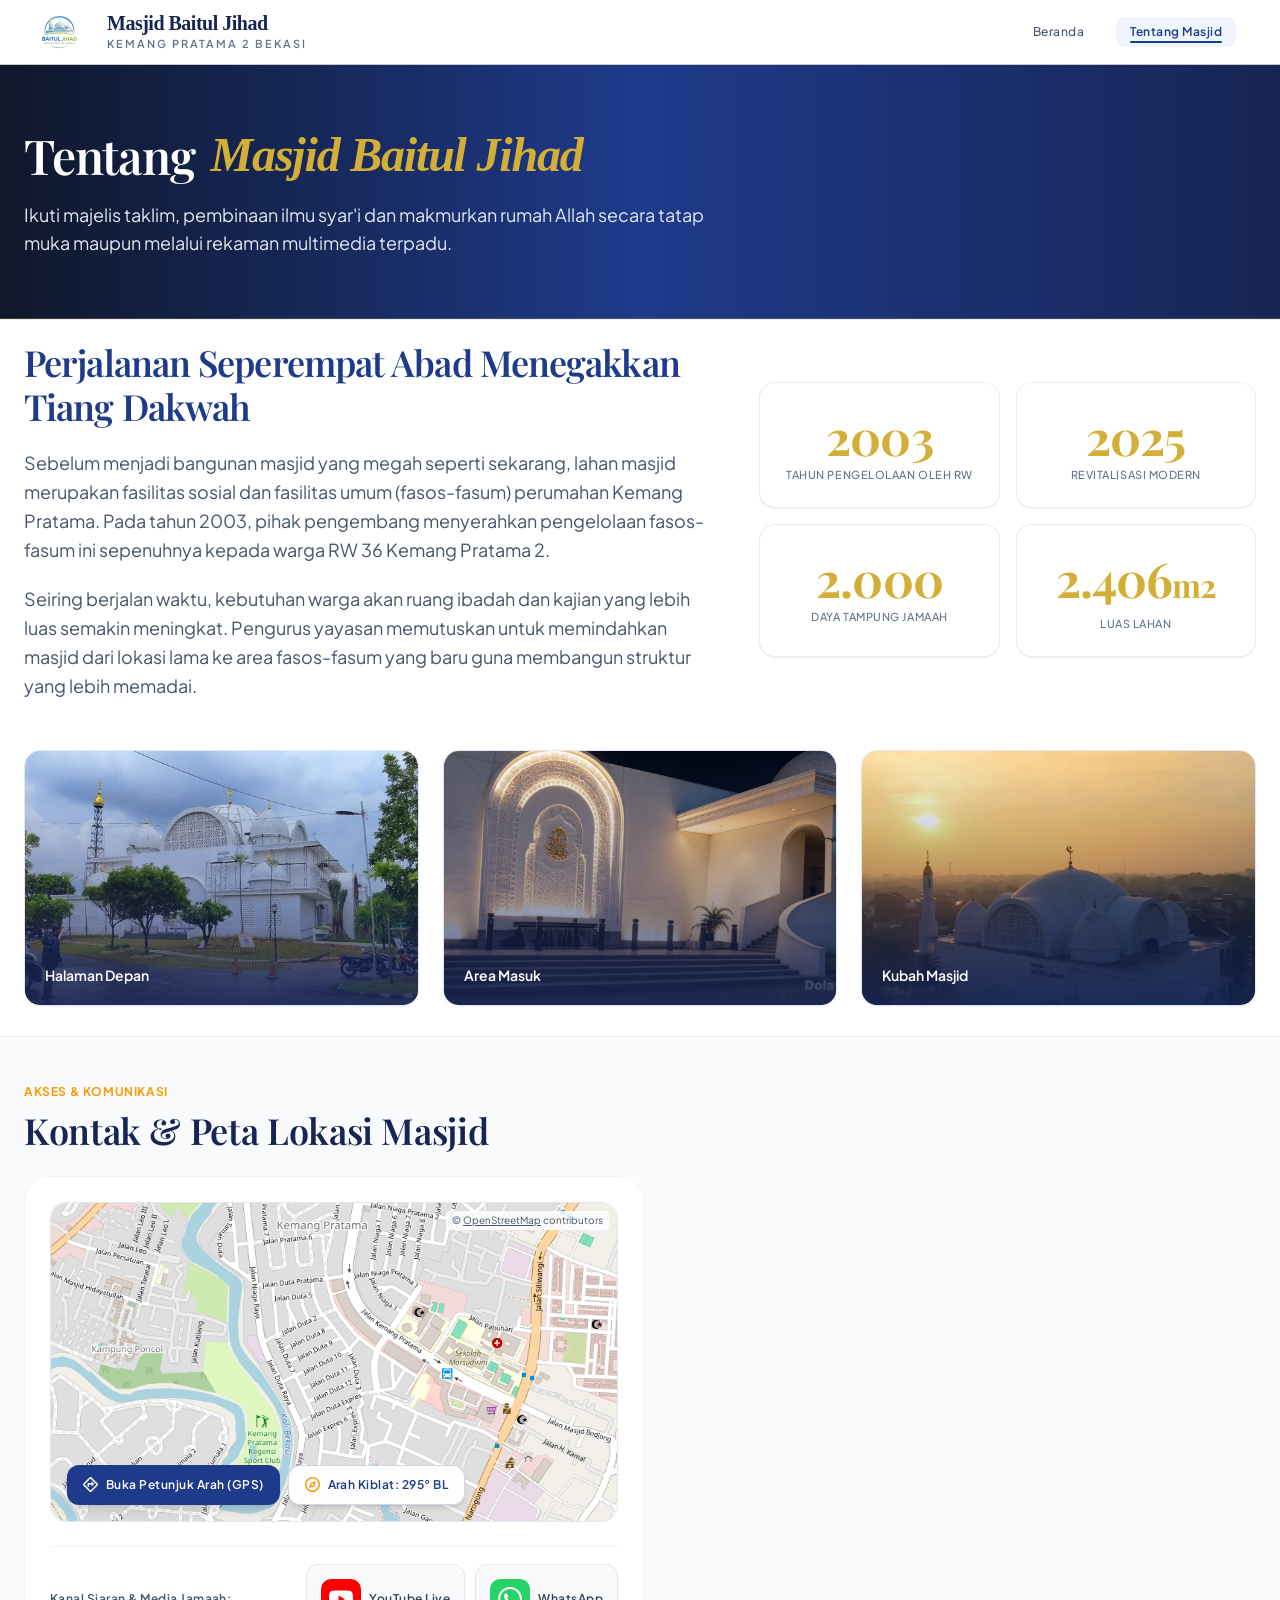
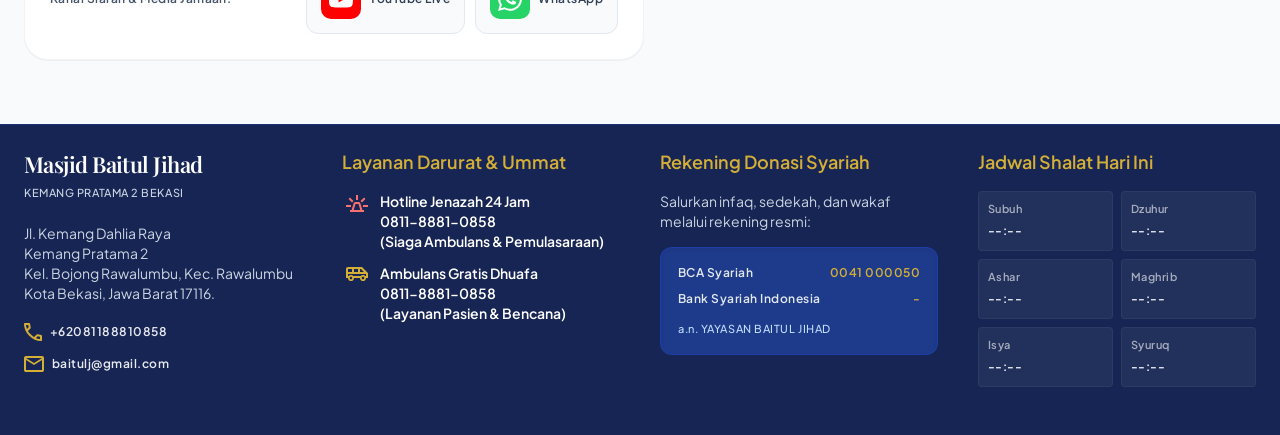
==== tentang.html @ f1023085 "Initial commit Co-Authored-By: Claude Sonnet 5.5 <noreply@anthropic.com>" ====
<!DOCTYPE html>
<html lang="id">
<head>
  <meta charset="UTF-8">
  <meta name="viewport" content="width=device-width, initial-scale=1">
  <title>Tentang Masjid — Masjid Baitul Jihad</title>
  <link rel="preconnect" href="https://fonts.googleapis.com">
  <link rel="preconnect" href="https://fonts.gstatic.com" crossorigin>
  <link href="https://fonts.googleapis.com/css2?family=Playfair+Display:wght@500;600;700&family=Plus+Jakarta+Sans:wght@400;500;600;700&display=swap" rel="stylesheet">
  <link rel="stylesheet" href="css/style.css">
</head>
<body class="about-bg">
  <header class="site-header">
    <div class="container">
      <a href="index.html" class="brand">
        <img src="assets/images/logo.png" alt="Logo Masjid Baitul Jihad">
        <div>
          <div class="brand-name">Masjid Baitul Jihad</div>
          <div class="brand-sub">Kemang Pratama 2 Bekasi</div>
        </div>
      </a>
      <nav class="nav">
        <a href="index.html">Beranda</a>
        <a href="tentang.html" class="active">Tentang Masjid</a>
      </nav>
    </div>
  </header>

  <section class="page-banner">
    <div class="inner">
      <h1>Tentang <span class="title-italic">Masjid Baitul Jihad</span></h1>
      <p>Ikuti majelis taklim, pembinaan ilmu syar'i dan makmurkan rumah Allah secara tatap muka maupun melalui rekaman multimedia terpadu.</p>
    </div>
  </section>

  <main>
    <section class="profile">
      <div class="inner">
        <div class="profile-split">
          <div>
            <h2>Perjalanan Seperempat Abad Menegakkan Tiang Dakwah</h2>
            <p>Sebelum menjadi bangunan masjid yang megah seperti sekarang, lahan masjid merupakan fasilitas sosial dan fasilitas umum (fasos-fasum) perumahan Kemang Pratama. Pada tahun 2003, pihak pengembang menyerahkan pengelolaan fasos-fasum ini sepenuhnya kepada warga RW 36 Kemang Pratama 2.</p>
            <p>Seiring berjalan waktu, kebutuhan warga akan ruang ibadah dan kajian yang lebih luas semakin meningkat. Pengurus yayasan memutuskan untuk memindahkan masjid dari lokasi lama ke area fasos-fasum yang baru guna membangun struktur yang lebih memadai.</p>
          </div>
          <div class="milestones">
            <div class="milestone"><b>2003</b><span>Tahun pengelolaan oleh RW</span></div>
            <div class="milestone"><b>2025</b><span>Revitalisasi Modern</span></div>
            <div class="milestone"><b>2.000</b><span>Daya Tampung Jamaah</span></div>
            <div class="milestone"><b>2.406<small>m2</small></b><span>Luas Lahan</span></div>
          </div>
        </div>

        <div class="history">
          <figure class="photo">
            <img src="assets/images/history-1.jpg" alt="Halaman Depan">
            <figcaption class="photo-caption"><strong>Halaman Depan</strong></figcaption>
          </figure>
          <figure class="photo">
            <img src="assets/images/history-2.png" alt="Area Masuk">
            <figcaption class="photo-caption"><strong>Area Masuk</strong></figcaption>
          </figure>
          <figure class="photo">
            <img src="assets/images/history-3.jpg" alt="Kubah Masjid">
            <figcaption class="photo-caption"><strong>Kubah Masjid</strong></figcaption>
          </figure>
        </div>
      </div>
    </section>

    <section class="contact">
      <div class="section-head">
        <span class="eyebrow">Akses &amp; Komunikasi</span>
        <h2>Kontak &amp; Peta Lokasi Masjid</h2>
      </div>
      <div class="contact-card">
        <div class="map">
          <img src="assets/images/map-bekasi.png" alt="Peta Kemang Pratama 2, Bekasi">
          <span class="map-attrib">© <a href="https://www.openstreetmap.org/copyright" target="_blank" rel="noopener">OpenStreetMap</a> contributors</span>
          <div class="map-actions">
            <a class="map-btn primary" href="https://www.google.com/maps/search/?api=1&amp;query=Masjid+Baitul+Jihad+Kemang+Pratama+2+Bekasi" target="_blank" rel="noopener"><img src="assets/icons/directions.svg" alt="">Buka Petunjuk Arah (GPS)</a>
            <span class="map-btn secondary"><img src="assets/icons/compass.svg" alt="">Arah Kiblat: 295° BL</span>
          </div>
        </div>
        <div class="socials">
          <span>Kanal Siaran &amp; Media Jamaah:</span>
          <div class="social-links">
            <a class="social-link" href="https://www.youtube.com/@Baitulj" target="_blank" rel="noopener"><span class="social-icon" style="background:#ff0000"><img src="assets/icons/youtube.svg" alt=""></span>YouTube Live</a>
            <a class="social-link" href="https://wa.me/6281188810858" target="_blank" rel="noopener"><span class="social-icon" style="background:#25d366"><img src="assets/icons/whatsapp.svg" alt=""></span>WhatsApp</a>
          </div>
        </div>
      </div>
    </section>
  </main>

  <footer class="site-footer">
    <div class="footer-grid">
      <div class="footer-col">
        <div class="footer-brand"><strong>Masjid Baitul Jihad</strong><span>Kemang Pratama 2 Bekasi</span></div>
        <p class="footer-addr">Jl. Kemang Dahlia Raya<br>Kemang Pratama 2<br>Kel. Bojong Rawalumbu, Kec. Rawalumbu<br>Kota Bekasi, Jawa Barat 17116.</p>
        <div class="footer-contact">
          <div><img src="assets/icons/phone.svg" width="18" height="18" alt="">+62081188810858</div>
          <div><img src="assets/icons/mail.svg" width="20" height="16" alt="">baitulj@gmail.com</div>
        </div>
      </div>
      <div class="footer-col">
        <h4>Layanan Darurat &amp; Ummat</h4>
        <div>
          <div class="service"><img src="assets/icons/hotline.svg" alt=""><div>Hotline Jenazah 24 Jam<br>0811-8881-0858<br>(Siaga Ambulans &amp; Pemulasaraan)</div></div>
          <div class="service"><img src="assets/icons/ambulance.svg" alt=""><div>Ambulans Gratis Dhuafa<br>0811-8881-0858<br>(Layanan Pasien &amp; Bencana)</div></div>
        </div>
      </div>
      <div class="footer-col">
        <h4>Rekening Donasi Syariah</h4>
        <p>Salurkan infaq, sedekah, dan wakaf<br>melalui rekening resmi:</p>
        <div class="bank-card">
          <div class="bank-row"><span>BCA Syariah</span><b>0041 000050</b></div>
          <div class="bank-row"><span>Bank Syariah Indonesia</span><b>-</b></div>
          <div class="bank-owner">a.n. YAYASAN BAITUL JIHAD</div>
        </div>
      </div>
      <div class="footer-col">
        <h4>Jadwal Shalat Hari Ini</h4>
        <div class="mini-times">
          <div class="mini-time" data-mini="subuh" data-label="Subuh"><small>Subuh</small><span>--:--</span></div>
          <div class="mini-time" data-mini="dzuhur" data-label="Dzuhur"><small>Dzuhur</small><span>--:--</span></div>
          <div class="mini-time" data-mini="ashar" data-label="Ashar"><small>Ashar</small><span>--:--</span></div>
          <div class="mini-time" data-mini="maghrib" data-label="Maghrib"><small>Maghrib</small><span>--:--</span></div>
          <div class="mini-time" data-mini="isya" data-label="Isya"><small>Isya</small><span>--:--</span></div>
          <div class="mini-time" data-mini="terbit" data-label="Syuruq"><small>Syuruq</small><span>--:--</span></div>
        </div>
      </div>
    </div>
  </footer>

  <script src="js/main.js"></script>
</body>
</html>
---- css/style.css ----
:root {
  --navy-950: #172554;
  --navy-900: #1e3a8a;
  --navy-800: #1e40af;
  --gold: #d4af37;
  --slate-50: #f8fafc;
  --slate-100: #f1f5f9;
  --slate-200: #e2e8f0;
  --slate-300: #cbd5e1;
  --slate-500: #64748b;
  --slate-600: #475569;
  --slate-700: #334155;
  --serif: "Playfair Display", Georgia, serif;
  --sans: "Plus Jakarta Sans", system-ui, sans-serif;
}

*, *::before, *::after { box-sizing: border-box; margin: 0; padding: 0; }
html { scroll-behavior: smooth; -webkit-text-size-adjust: 100%; text-size-adjust: 100%; }
body { font-family: var(--sans); color: var(--slate-600); background: #fff; line-height: 1.5; -webkit-font-smoothing: antialiased; }
img { display: block; max-width: 100%; }
a { color: inherit; text-decoration: none; }
.container { max-width: 1280px; margin: 0 auto; padding: 0 24px; }
.eyebrow { font-size: 11px; font-weight: 700; letter-spacing: .55px; text-transform: uppercase; color: var(--gold); }
.title-italic { font-family: "Liberation Serif", "Times New Roman", serif; font-style: italic; font-weight: 700; color: var(--gold); }

/* Header */
.site-header { position: sticky; top: 0; z-index: 50; background: rgba(255,255,255,.95); backdrop-filter: blur(6px); border-bottom: 1px solid #c7c7cc; box-shadow: 0 1px 2px rgba(0,0,0,.05); }
.site-header .container { height: 64px; display: flex; align-items: center; justify-content: space-between; }
.brand { display: flex; align-items: center; gap: 12px; }
.brand img { height: 40px; width: auto; }
.brand-name { font-family: "Liberation Serif", "Times New Roman", serif; font-weight: 700; font-size: 20px; letter-spacing: -.5px; color: var(--navy-950); line-height: 25px; }
.brand-sub { font-size: 11px; font-weight: 600; letter-spacing: 1.98px; text-transform: uppercase; color: var(--slate-500); line-height: 16.5px; }
.nav { display: flex; align-items: center; gap: 20px; padding: 0 20px; }
.nav a { position: relative; padding: 6px 12px; border-radius: 8px; font-size: 12px; font-weight: 500; letter-spacing: .48px; color: var(--slate-600); transition: background .2s; }
.nav a:hover { background: var(--slate-100); }
.nav a.active { background: #eff6ff; color: var(--navy-900); font-weight: 600; padding: 6px 14px; }
.nav a.active::after { content: ""; position: absolute; left: 14px; right: 14px; bottom: 4px; height: 2px; border-radius: 9999px; background: var(--navy-900); }

/* Hero */
.hero { position: relative; background: var(--navy-950); overflow: hidden; }
.hero-img { position: absolute; top: 0; bottom: 0; right: 0; width: 60%; }
.hero-img img { width: 100%; height: 100%; object-fit: cover; object-position: right center; }
.hero-img::after { content: ""; position: absolute; inset: 0; background: linear-gradient(90deg, var(--navy-950) 5.6%, rgba(23,37,84,.7) 36.6%, rgba(23,37,84,0) 74.8%); }
.hero-content { position: relative; padding: 40px 24px 80px 40px; max-width: 1280px; margin: 0 auto; }
.hero h1, .page-banner h1 { font-family: var(--serif); font-weight: 600; font-size: 48px; line-height: 60px; letter-spacing: -1.2px; color: #fff; }
.hero h1 .title-italic, .page-banner h1 .title-italic { display: block; }
.hero p { margin-top: 24px; max-width: 672px; font-size: 18px; line-height: 29.25px; color: var(--slate-200); }

/* Prayer card */
.prayer-wrap { position: relative; padding: 0 24px; margin-top: -40px; z-index: 5; }
.prayer-card { max-width: 1232px; margin: 0 auto; background: #fff; border: 1px solid var(--slate-100); border-radius: 16px; padding: 33px; box-shadow: 0 20px 25px -5px rgba(0,0,0,.1), 0 8px 10px -6px rgba(0,0,0,.1); }
.prayer-head { display: flex; justify-content: space-between; align-items: center; gap: 16px; padding-bottom: 24px; flex-wrap: wrap; }
.prayer-head h2 { display: flex; align-items: center; gap: 8px; font-family: var(--serif); font-weight: 600; font-size: 22px; line-height: 30px; color: var(--navy-950); }
.prayer-head h2 img { width: 21px; height: 20px; }
.prayer-head p { font-size: 14px; line-height: 20px; color: var(--slate-500); margin-top: 2px; }
.city-chip { display: flex; align-items: center; gap: 8px; background: #eff6ff; border: 1px solid #bfdbfe; border-radius: 8px; padding: 7px 15px; font-size: 12px; font-weight: 600; letter-spacing: .48px; color: var(--navy-900); }
.city-chip img { width: 16px; height: 20px; }
.next-bar { position: relative; overflow: hidden; display: flex; justify-content: space-between; align-items: center; gap: 16px; flex-wrap: wrap; padding: 21px; border: 1px solid var(--navy-800); border-radius: 12px; background: linear-gradient(90deg, var(--navy-950), var(--navy-900) 50%, var(--navy-950)); box-shadow: 0 10px 15px -3px rgba(0,0,0,.1), 0 4px 6px -4px rgba(0,0,0,.1); }
.next-bar .mosaic { position: absolute; inset: 0; opacity: .1; }
.next-bar .mosaic img { width: 100%; height: 100%; object-fit: cover; }
.next-info { position: relative; display: flex; align-items: center; gap: 16px; }
.next-icon { flex: none; width: 48px; height: 48px; background: var(--gold); border-radius: 12px; display: grid; place-items: center; box-shadow: 0 1px 1px rgba(0,0,0,.05); }
.next-icon img { width: 20px; height: 20px; }
.next-label { display: flex; align-items: center; gap: 8px; }
.next-label .eyebrow { font-weight: 700; }
.pill { background: rgba(255,255,255,.1); border: 1px solid rgba(255,255,255,.2); border-radius: 9999px; padding: 3px 9px; font-size: 11px; font-weight: 600; letter-spacing: .55px; color: #fff; }
.next-line { display: flex; align-items: center; flex-wrap: wrap; gap: 4px 12px; }
.next-name { font-size: 20px; font-weight: 600; line-height: 28px; color: #fff; }
.countdown { position: relative; display: flex; align-items: center; gap: 12px; padding: 11px 21px; background: rgba(0,0,0,.25); backdrop-filter: blur(4px); border: 1px solid rgba(255,255,255,.1); border-radius: 12px; }
.cd-unit { display: flex; flex-direction: column; align-items: center; min-width: 32px; }
.cd-num { font-family: var(--serif); font-weight: 700; font-size: 22px; line-height: 30px; color: var(--gold); }
.cd-label { font-size: 11px; font-weight: 500; letter-spacing: .55px; color: var(--slate-300); line-height: 14px; }
.cd-sep { font-family: var(--serif); font-weight: 500; font-size: 22px; color: var(--gold); line-height: 30px; align-self: flex-start; padding-top: 0; }
.timetable { display: flex; gap: 16px; padding-top: 30px; }
.slot { position: relative; flex: 1; display: flex; flex-direction: column; align-items: center; justify-content: center; background: var(--slate-50); border: 1px solid var(--slate-100); border-radius: 12px; padding: 21px 17px; }
.slot-name { font-size: 11px; font-weight: 500; letter-spacing: .55px; text-transform: uppercase; color: var(--slate-500); line-height: 14px; }
.slot-time { margin-top: 4px; font-size: 20px; font-weight: 700; line-height: 28px; color: var(--navy-950); }
.slot.active { background: var(--navy-900); border: 2px solid var(--gold); padding: 18px; box-shadow: 0 10px 15px -3px rgba(0,0,0,.1), 0 4px 6px -4px rgba(0,0,0,.1); }
.slot.active .slot-name { color: #fcd34d; font-weight: 700; }
.slot.active .slot-time { font-family: var(--serif); font-size: 22px; line-height: 30px; color: #fff; }
.slot-badge { display: none; position: absolute; top: -10px; left: 50%; transform: translateX(-50%); background: var(--gold); color: var(--navy-950); font-size: 11px; font-weight: 700; letter-spacing: .55px; padding: 2px 10px; border-radius: 9999px; white-space: nowrap; }
.slot.active .slot-badge { display: block; }

/* Kajian */
.kajian { display: flex; gap: 20px; padding: 48px 24px 20px; max-width: 1280px; margin: 0 auto; }
.kajian-card { flex: 1; min-width: 0; display: flex; flex-direction: column; justify-content: space-between; background: #fff; border: 1px solid var(--slate-100); border-radius: 16px; padding: 25px; box-shadow: 0 1px 1px rgba(0,0,0,.05); }
.kajian-card h3 { font-size: 20px; font-weight: 600; line-height: 28px; color: var(--navy-950); padding-bottom: 16px; }
.kajian-body { display: grid; grid-template-columns: 5fr 7fr; gap: 20px; min-height: 176px; }
.video-thumb { position: relative; height: 176px; border-radius: 12px; overflow: hidden; box-shadow: 0 1px 2px rgba(0,0,0,.05); cursor: pointer; }
.video-thumb img { width: 100%; height: 100%; object-fit: cover; transition: transform .4s; }
.video-thumb:hover img { transform: scale(1.05); }
.video-overlay { position: absolute; inset: 0; background: rgba(23,37,84,.2); display: grid; place-items: center; }
.play-btn { width: 48px; height: 48px; border-radius: 9999px; background: var(--gold); display: grid; place-items: center; box-shadow: 0 10px 15px -3px rgba(0,0,0,.1), 0 4px 6px -4px rgba(0,0,0,.1); transition: transform .2s; }
.video-thumb:hover .play-btn { transform: scale(1.1); }
.play-btn img { width: 11px; height: 14px; }
.duration { position: absolute; right: 8px; bottom: 8px; background: rgba(0,0,0,.7); color: #fff; font-size: 11px; font-weight: 500; letter-spacing: .55px; padding: 2px 8px; border-radius: 4px; }
.kajian-text { display: flex; flex-direction: column; justify-content: center; gap: 14px; padding: 26px 0; }
.kajian-tag { display: flex; align-items: flex-end; gap: 8px; }
.kajian-tag img { width: 22px; height: 19.5px; }
.kajian-tag span { font-size: 11px; font-weight: 700; letter-spacing: .55px; color: var(--gold); line-height: 14px; }
.kajian-text h4 { font-size: 18px; font-weight: 600; line-height: 24.75px; color: var(--navy-950); }
.kajian-text p { font-size: 14px; line-height: 20px; color: var(--slate-600); }

/* Gallery */
.section { max-width: 1280px; margin: 0 auto; padding: 24px; }
.section-head { margin-bottom: 32px; }
.section-head .eyebrow { display: block; padding-top: 6px; margin-bottom: 7px; }
.section-head h2 { font-family: var(--serif); font-weight: 600; font-size: 36px; line-height: 44px; letter-spacing: -.36px; color: var(--navy-950); }
.gallery { display: grid; grid-template-columns: repeat(4, 1fr); gap: 16px; }
.photo { position: relative; height: 256px; border: 1px solid var(--slate-100); border-radius: 12px; overflow: hidden; box-shadow: 0 1px 2px rgba(0,0,0,.05); }
.photo img { width: 100%; height: 100%; object-fit: cover; transition: transform .5s; }
.photo:hover img { transform: scale(1.06); }
.photo-caption { position: absolute; inset: 0; display: flex; flex-direction: column; justify-content: flex-end; padding: 16px; background: linear-gradient(to top, rgba(23,37,84,.9), rgba(23,37,84,.3) 50%, rgba(23,37,84,0)); }
.photo-caption strong { font-size: 16px; font-weight: 600; line-height: 24px; color: #fff; }
.photo-caption span { font-size: 11px; font-weight: 500; letter-spacing: .55px; line-height: 14px; color: #fde68a; }

/* Footer */
.site-footer { background: var(--navy-950); border-top: 1px solid rgba(30,58,138,.6); margin-top: 24px; }
.footer-grid { display: flex; gap: 40px; padding: 24px 24px 48px; max-width: 1280px; margin: 0 auto; }
.footer-col { flex: 1; display: flex; flex-direction: column; gap: 16px; min-width: 0; }
.footer-col:first-child { flex: 0 0 278px; gap: 20px; }
.footer-brand strong { display: block; font-family: var(--serif); font-weight: 600; font-size: 22px; line-height: 30px; letter-spacing: -.55px; color: #fff; }
.footer-brand span { font-size: 11px; font-weight: 500; letter-spacing: .55px; text-transform: uppercase; color: var(--slate-300); }
.footer-addr { font-size: 14px; line-height: 22.75px; color: var(--slate-300); }
.footer-contact { display: flex; flex-direction: column; gap: 14px; }
.footer-contact div { display: flex; align-items: center; gap: 8px; font-size: 12px; font-weight: 600; letter-spacing: .48px; color: rgba(255,255,255,.9); }
.footer-col h4 { font-size: 18px; font-weight: 600; line-height: 26px; color: var(--gold); }
.footer-col > p { font-size: 14px; line-height: 20px; color: var(--slate-300); }
.service { display: flex; gap: 8px; font-size: 14px; font-weight: 600; line-height: 20px; color: #fff; }
.service + .service { margin-top: 12px; }
.service img { flex: none; width: 30px; height: auto; align-self: flex-start; }
.bank-card { background: var(--navy-900); border: 1px solid rgba(30,64,175,.8); border-radius: 12px; padding: 17px; display: flex; flex-direction: column; gap: 10px; box-shadow: inset 0 2px 4px rgba(0,0,0,.05); }
.bank-row { display: flex; justify-content: space-between; font-size: 12px; font-weight: 600; letter-spacing: .48px; color: var(--slate-200); line-height: 16px; }
.bank-row b { color: var(--gold); font-weight: 600; }
.bank-owner { padding-top: 4px; font-size: 11px; font-weight: 500; letter-spacing: .55px; color: #bfdbfe; }
.mini-times { display: grid; grid-template-columns: 1fr 1fr; gap: 8px; }
.mini-time { background: rgba(255,255,255,.05); border: 1px solid rgba(255,255,255,.05); border-radius: 4px; padding: 9px; }
.mini-time small { display: block; font-size: 11px; font-weight: 600; letter-spacing: .48px; color: rgba(255,255,255,.6); line-height: 16px; }
.mini-time span { font-size: 12px; font-weight: 600; letter-spacing: .48px; color: #fff; line-height: 16px; }
.mini-time.active { background: var(--navy-900); border-color: var(--gold); }
.mini-time.active small { color: var(--gold); }
.mini-time.active span { font-weight: 700; }

/* About page */
.page-banner { background: linear-gradient(90deg, #0f172a, var(--navy-900) 50%, var(--navy-950)); border-bottom: 1px solid rgba(251,191,36,.2); padding: 60px 24px 61px; }
.page-banner .inner { max-width: 1232px; margin: 0 auto; }
.page-banner h1 { display: flex; flex-wrap: wrap; gap: 0 16px; }
.page-banner h1 .title-italic { display: inline; }
.page-banner p { margin-top: 15.5px; max-width: 700px; font-size: 18px; line-height: 28px; color: var(--slate-200); }
.about-bg { background: var(--slate-50); }
.profile { background: #fff; border-top: 1px solid rgba(226,232,240,.7); border-bottom: 1px solid rgba(226,232,240,.7); }
.profile .inner { max-width: 1280px; margin: 0 auto; padding: 0 24px 30px; }
.profile-split { display: grid; grid-template-columns: minmax(0, 7fr) minmax(0, 5fr); gap: 40px; padding: 20px 0; align-items: center; }
.profile-split h2 { font-family: var(--serif); font-weight: 600; font-size: 36px; line-height: 44px; letter-spacing: -.9px; color: var(--navy-900); margin-bottom: 20px; }
.profile-split p { font-size: 18px; line-height: 29px; color: var(--slate-600); }
.profile-split p + p { margin-top: 20px; }
.milestones { display: grid; grid-template-columns: 1fr 1fr; gap: 16px; }
.milestone { background: #fff; border: 1px solid rgba(226,232,240,.8); border-radius: 16px; padding: 25px; text-align: center; box-shadow: 0 1px 1px rgba(0,0,0,.05); }
.milestone b { display: block; font-family: var(--serif); font-weight: 700; font-size: 48px; line-height: 56px; letter-spacing: -.96px; color: var(--gold); }
.milestone b small { font-size: 32px; }
.milestone span { margin-top: 4px; display: block; font-size: 11px; font-weight: 500; letter-spacing: .55px; text-transform: uppercase; color: var(--slate-500); line-height: 14px; }
.history { display: grid; grid-template-columns: repeat(3, 1fr); gap: 24px; margin-top: 30px; }
.history .photo { border: 1px solid var(--slate-200); border-radius: 16px; }
.history .photo-caption { padding: 20px; }
.history .photo-caption strong { font-size: 14px; line-height: 20px; }
.contact { max-width: 1280px; margin: 0 auto; padding: 40px 24px; }
.contact .section-head { margin-bottom: 24px; }
.contact .section-head .eyebrow { color: #f59e0b; font-size: 12px; letter-spacing: .6px; }
.contact-card { width: 100%; max-width: 620px; background: #fff; border: 1px solid var(--slate-100); border-radius: 24px; padding: 25px; display: flex; flex-direction: column; gap: 24px; box-shadow: 0 1px 1px rgba(0,0,0,.05); }
.map { position: relative; height: 320px; border: 1px solid var(--slate-200); border-radius: 16px; overflow: hidden; }
.map > img { width: 100%; height: 100%; object-fit: cover; }
.map-actions { position: absolute; left: 16px; right: 16px; bottom: 16px; display: flex; gap: 8px; flex-wrap: wrap; }
.map-btn { display: flex; align-items: center; gap: 8px; padding: 10px 16px; border-radius: 12px; font-size: 12px; font-weight: 600; letter-spacing: .48px; transition: transform .2s; }
.map-btn:hover { transform: translateY(-1px); }
.map-btn img { width: 15px; height: 15px; }
.map-btn.primary { background: var(--navy-900); color: #fff; box-shadow: 0 10px 15px -3px rgba(0,0,0,.1), 0 4px 6px -4px rgba(0,0,0,.1); }
.map-btn.secondary { background: rgba(255,255,255,.95); backdrop-filter: blur(4px); color: var(--navy-900); border: 1px solid rgba(30,58,138,.2); box-shadow: 0 4px 6px -1px rgba(0,0,0,.1), 0 2px 4px -2px rgba(0,0,0,.1); }
.socials { display: flex; justify-content: space-between; align-items: center; flex-wrap: wrap; gap: 12px; border-top: 1px solid var(--slate-100); padding-top: 17px; }
.socials > span { font-size: 12px; font-weight: 600; letter-spacing: .48px; color: var(--slate-600); }
.social-links { display: flex; gap: 10px; }
.social-link { display: flex; align-items: center; gap: 8px; height: 70px; padding: 8px 14px; background: var(--slate-50); border: 1px solid var(--slate-200); border-radius: 12px; font-size: 12px; font-weight: 600; letter-spacing: .48px; color: var(--slate-700); transition: border-color .2s; }
.social-link:hover { border-color: var(--navy-900); }
.social-icon { width: 40px; height: 40px; border-radius: 10px; display: grid; place-items: center; }
.social-icon img { width: 24px; height: 24px; }

/* Responsive */
@media (max-width: 1024px) {
  .timetable { flex-wrap: wrap; }
  .slot { flex: 1 1 140px; }
  .gallery { grid-template-columns: repeat(2, 1fr); }
  .kajian { flex-direction: column; }
  .footer-grid { flex-wrap: wrap; }
  .footer-col, .footer-col:first-child { flex: 1 1 280px; }
  .profile-split { grid-template-columns: minmax(0, 1fr); }
}
@media (max-width: 720px) {
  .site-header .container { height: auto; flex-wrap: wrap; padding-bottom: 10px; }
  .brand { padding: 12px 0 8px; }
  .nav { width: 100%; gap: 8px; padding: 8px 0 0; border-top: 1px solid var(--slate-100); }
  .nav a, .nav a.active { flex: 1; text-align: center; padding: 8px 12px; }
  .nav a.active::after { left: 22%; right: 22%; bottom: 3px; }
  .brand-sub { letter-spacing: 1px; }
  .hero h1, .page-banner h1 { font-size: 34px; line-height: 44px; }
  .hero-content { padding: 32px 24px 72px; }
  .hero-img { width: 100%; opacity: .5; }
  .kajian-body { grid-template-columns: 1fr; }
  .kajian-text { padding: 0; }
  .gallery, .history { grid-template-columns: 1fr; }
  .section-head h2, .profile-split h2 { font-size: 28px; line-height: 36px; }
  .prayer-card { padding: 20px; }
  .next-bar { flex-direction: column; align-items: stretch; }
  .next-line { flex-direction: column; align-items: flex-start; gap: 8px; }
  .next-name { font-size: 18px; line-height: 26px; }
  .countdown { justify-content: center; }
  .slot { flex: 1 1 40%; }
  .milestones { grid-template-columns: 1fr; }
  .profile-split p { font-size: 16px; line-height: 26px; }
  .footer-grid { padding-bottom: 32px; }
}

/* Prayer card states & source note */
.prayer-source { margin-top: 28px; border-top: 1px solid var(--slate-100); font-size: 14px; line-height: 15px; font-weight: 500; letter-spacing: .2px; color: var(--slate-500); }
.prayer-source a { color: var(--navy-900); text-decoration: underline; text-underline-offset: 2px; }
.prayer-source a:hover { color: var(--navy-800); }
.prayer-error { display: none; flex-direction: column; align-items: center; text-align: center; gap: 8px; padding: 24px 16px 8px; }
.prayer-error img { width: 200px; height: auto; }
.prayer-error h3 { font-family: var(--serif); font-weight: 600; font-size: 22px; line-height: 30px; color: var(--navy-950); margin-top: 8px; }
.prayer-error p { max-width: 460px; font-size: 14px; line-height: 20px; color: var(--slate-500); }
.retry-btn { margin-top: 8px; padding: 9px 20px; border: 0; border-radius: 8px; background: var(--navy-900); color: #fff; font: 600 12px/16px var(--sans); letter-spacing: .48px; cursor: pointer; transition: background .2s; }
.retry-btn:hover { background: var(--navy-800); }
#prayer-card[data-state="error"] .prayer-error { display: flex; }
#prayer-card[data-state="error"] .next-bar,
#prayer-card[data-state="error"] .timetable { display: none; }
#prayer-card[data-state="loading"] .next-bar,
#prayer-card[data-state="loading"] .timetable { opacity: .5; }

/* YouTube cards */
.kajian-card h3 { display: flex; align-items: center; gap: 10px; color: var(--gold); }
.kajian-card h3 img { width: 22px; height: 19.5px; }
.video-thumb { display: block; }
.kajian-body[data-state="empty"] .video-overlay { background: rgba(23,37,84,.55); }
.kajian-text h4 { display: -webkit-box; -webkit-line-clamp: 4; -webkit-box-orient: vertical; overflow: hidden; }

.kajian-stats p { font-size: 14px; line-height: 20px; color: var(--slate-600); }
.kajian-text { gap: 8px; }

.map-attrib { position: absolute; top: 8px; right: 8px; padding: 2px 6px; border-radius: 4px; background: rgba(255,255,255,.85); font-size: 10px; color: var(--slate-600); }
.map-attrib a { text-decoration: underline; }
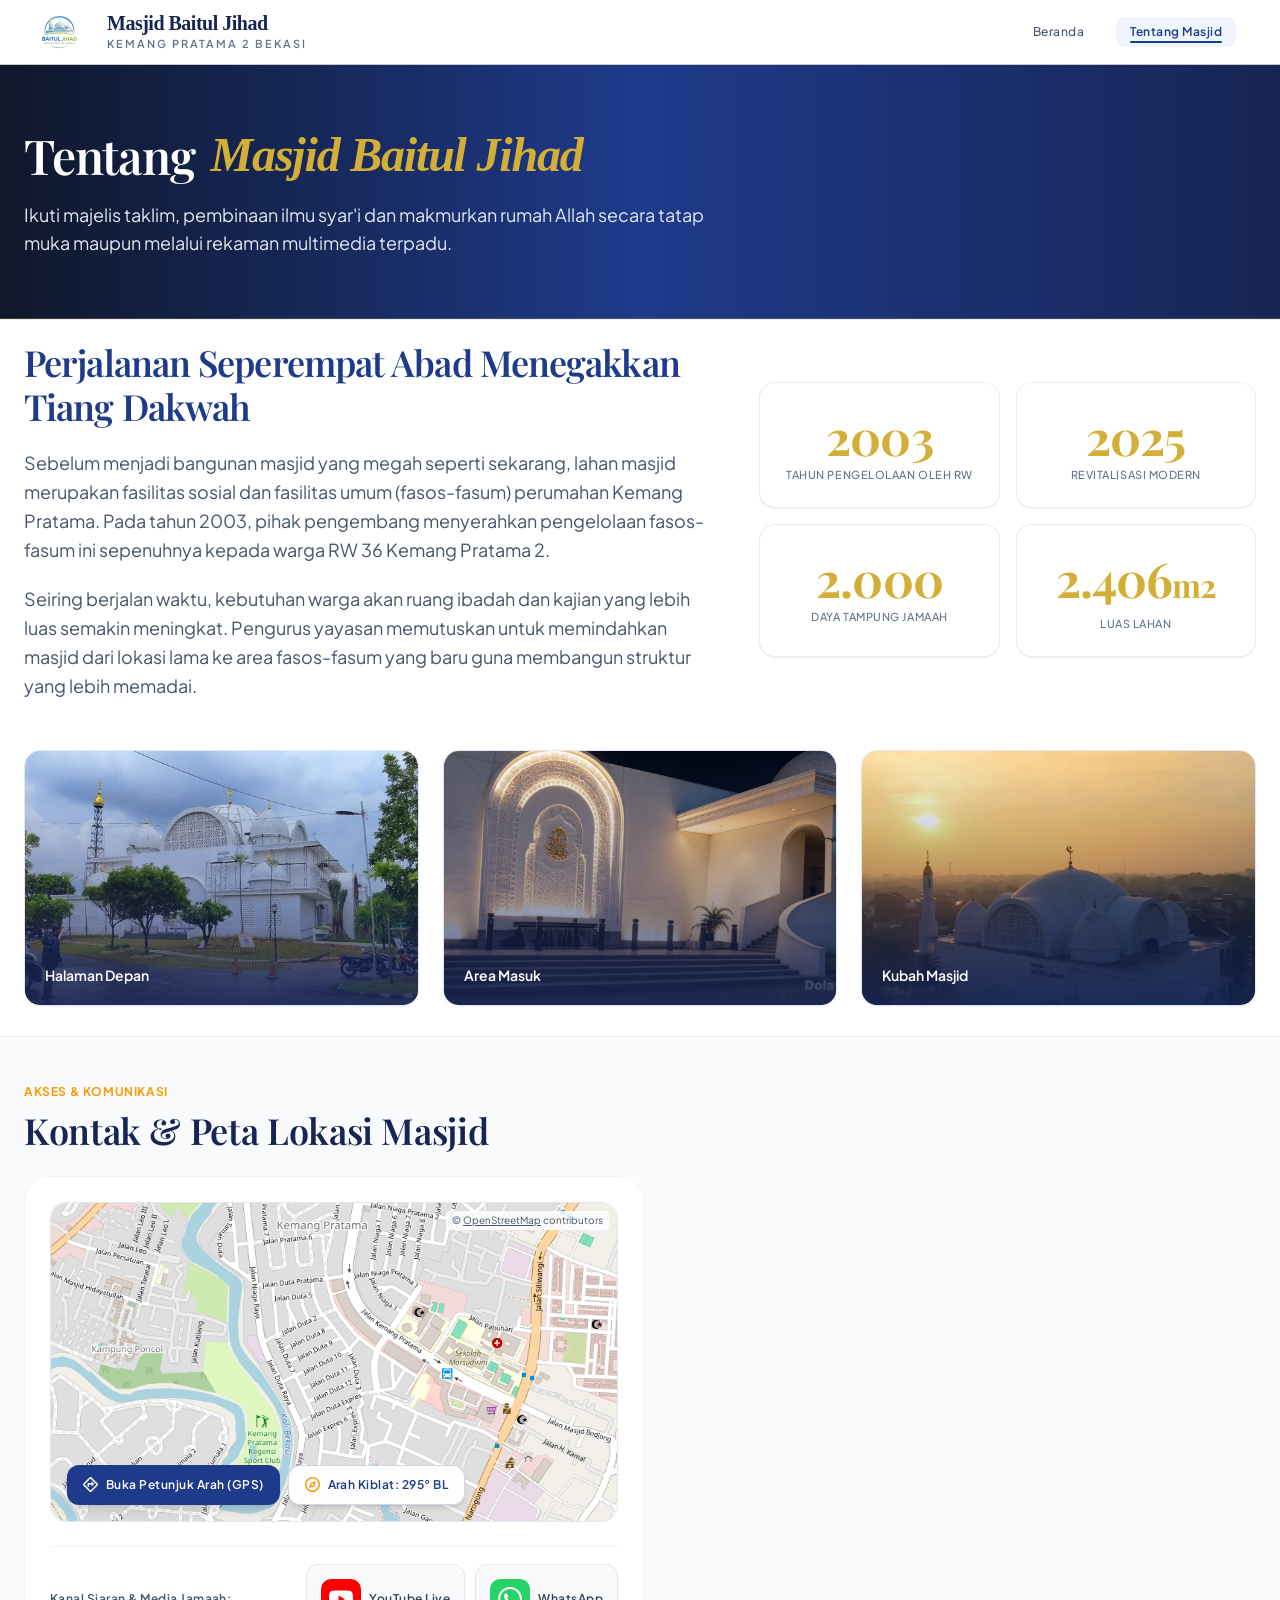
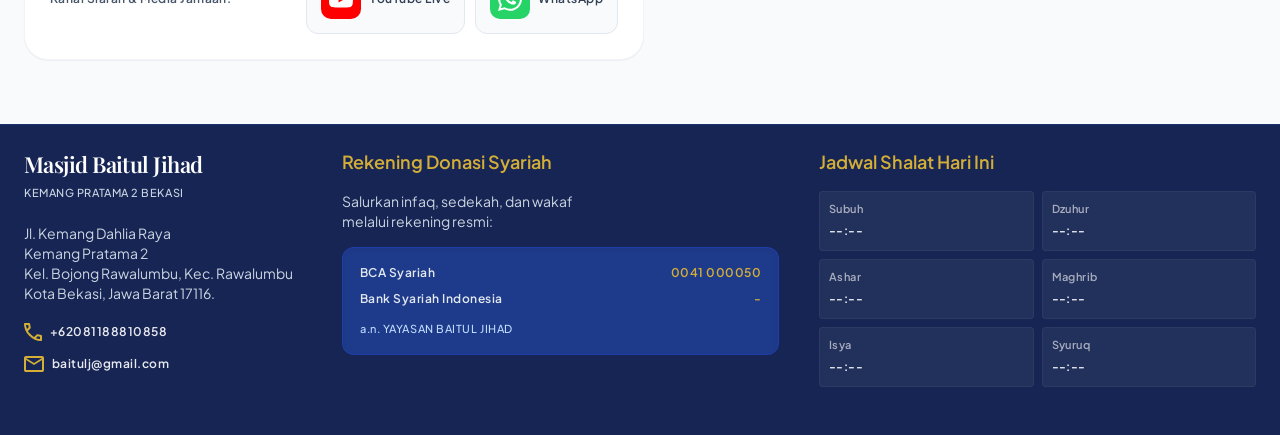
==== commit 40a496d1: "remove 'layanan ummat'" ====
--- a/tentang.html
+++ b/tentang.html
@@ -102,13 +102,13 @@
           <div><img src="assets/icons/mail.svg" width="20" height="16" alt="">baitulj@gmail.com</div>
         </div>
       </div>
-      <div class="footer-col">
+      <!-- <div class="footer-col">
         <h4>Layanan Darurat &amp; Ummat</h4>
         <div>
           <div class="service"><img src="assets/icons/hotline.svg" alt=""><div>Hotline Jenazah 24 Jam<br>0811-8881-0858<br>(Siaga Ambulans &amp; Pemulasaraan)</div></div>
           <div class="service"><img src="assets/icons/ambulance.svg" alt=""><div>Ambulans Gratis Dhuafa<br>0811-8881-0858<br>(Layanan Pasien &amp; Bencana)</div></div>
         </div>
-      </div>
+      </div> -->
       <div class="footer-col">
         <h4>Rekening Donasi Syariah</h4>
         <p>Salurkan infaq, sedekah, dan wakaf<br>melalui rekening resmi:</p>
--- a/css/style.css
+++ b/css/style.css
@@ -55,7 +55,7 @@
 .prayer-head p { font-size: 14px; line-height: 20px; color: var(--slate-500); margin-top: 2px; }
 .city-chip { display: flex; align-items: center; gap: 8px; background: #eff6ff; border: 1px solid #bfdbfe; border-radius: 8px; padding: 7px 15px; font-size: 12px; font-weight: 600; letter-spacing: .48px; color: var(--navy-900); }
 .city-chip img { width: 16px; height: 20px; }
-.next-bar { position: relative; overflow: hidden; display: flex; justify-content: space-between; align-items: center; gap: 16px; flex-wrap: wrap; padding: 21px; border: 1px solid var(--navy-800); border-radius: 12px; background: linear-gradient(90deg, var(--navy-950), var(--navy-900) 50%, var(--navy-950)); box-shadow: 0 10px 15px -3px rgba(0,0,0,.1), 0 4px 6px -4px rgba(0,0,0,.1); }
+.next-bar { min-height: 108px; position: relative; overflow: hidden; display: flex; justify-content: space-between; align-items: center; gap: 16px; flex-wrap: wrap; padding: 21px; border: 1px solid var(--navy-800); border-radius: 12px; background: linear-gradient(90deg, var(--navy-950), var(--navy-900) 50%, var(--navy-950)); box-shadow: 0 10px 15px -3px rgba(0,0,0,.1), 0 4px 6px -4px rgba(0,0,0,.1); }
 .next-bar .mosaic { position: absolute; inset: 0; opacity: .1; }
 .next-bar .mosaic img { width: 100%; height: 100%; object-fit: cover; }
 .next-info { position: relative; display: flex; align-items: center; gap: 16px; }
@@ -66,6 +66,7 @@
 .pill { background: rgba(255,255,255,.1); border: 1px solid rgba(255,255,255,.2); border-radius: 9999px; padding: 3px 9px; font-size: 11px; font-weight: 600; letter-spacing: .55px; color: #fff; }
 .next-line { display: flex; align-items: center; flex-wrap: wrap; gap: 4px 12px; }
 .next-name { font-size: 20px; font-weight: 600; line-height: 28px; color: #fff; }
+.countdown[hidden] { display: none; }
 .countdown { position: relative; display: flex; align-items: center; gap: 12px; padding: 11px 21px; background: rgba(0,0,0,.25); backdrop-filter: blur(4px); border: 1px solid rgba(255,255,255,.1); border-radius: 12px; }
 .cd-unit { display: flex; flex-direction: column; align-items: center; min-width: 32px; }
 .cd-num { font-family: var(--serif); font-weight: 700; font-size: 22px; line-height: 30px; color: var(--gold); }
@@ -208,7 +209,7 @@
   .gallery, .history { grid-template-columns: 1fr; }
   .section-head h2, .profile-split h2 { font-size: 28px; line-height: 36px; }
   .prayer-card { padding: 20px; }
-  .next-bar { flex-direction: column; align-items: stretch; }
+  .next-bar { flex-direction: column; align-items: stretch; min-height: 0; }
   .next-line { flex-direction: column; align-items: flex-start; gap: 8px; }
   .next-name { font-size: 18px; line-height: 26px; }
   .countdown { justify-content: center; }
